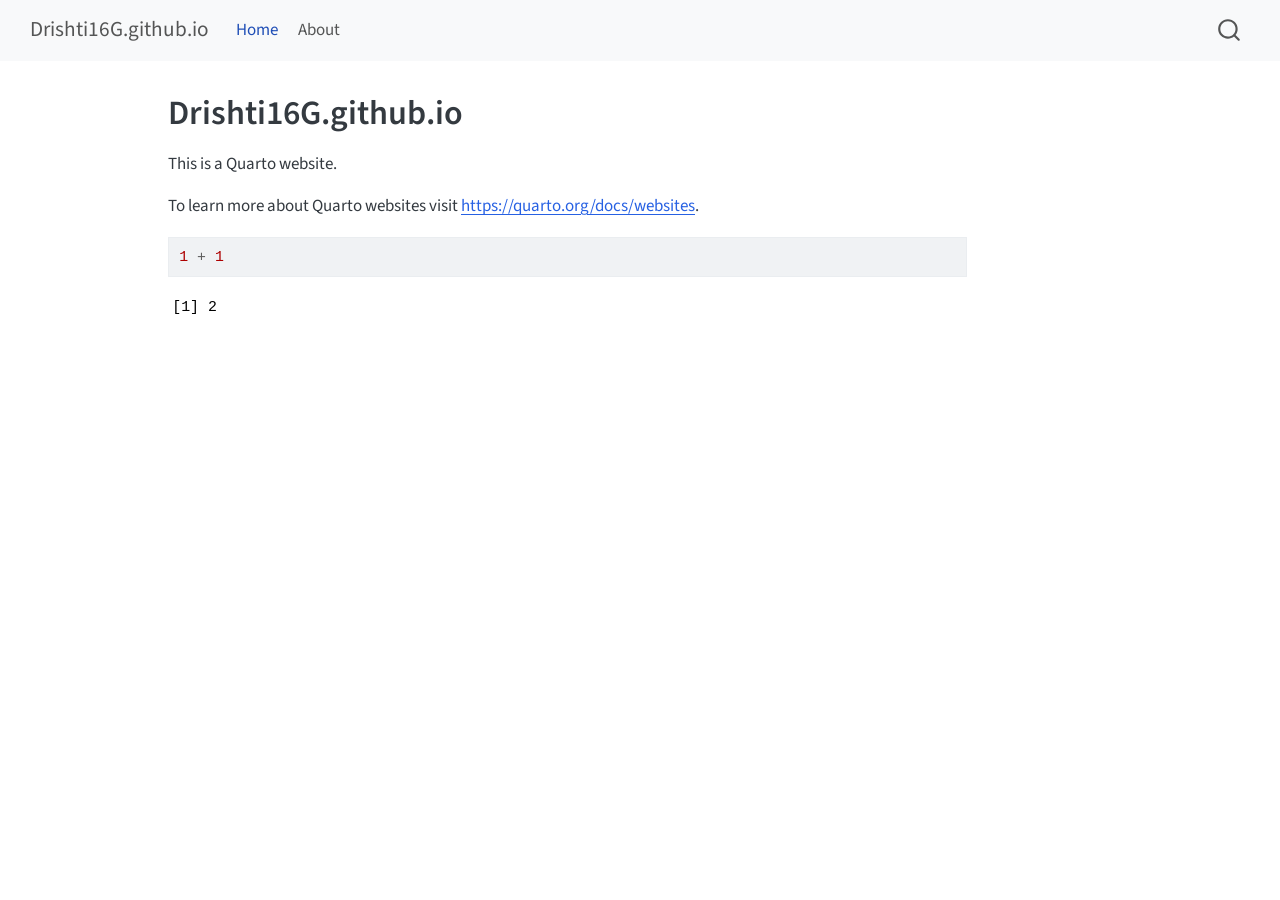
==== index.html @ 9dcb7c37 "Built site for gh-pages" ====
<!DOCTYPE html>
<html xmlns="http://www.w3.org/1999/xhtml" lang="en" xml:lang="en"><head>

<meta charset="utf-8">
<meta name="generator" content="quarto-1.9.37">

<meta name="viewport" content="width=device-width, initial-scale=1.0, user-scalable=yes">


<title>Drishti16G.github.io</title>
<style>
/* Default styles provided by pandoc.
** See https://pandoc.org/MANUAL.html#variables-for-html for config info.
*/
code{white-space: pre-wrap;}
span.smallcaps{font-variant: small-caps;}
div.columns{display: flex; gap: min(4vw, 1.5em);}
div.column{flex: auto; overflow-x: auto;}
div.hanging-indent{margin-left: 1.5em; text-indent: -1.5em;}
ul.task-list{list-style: none;}
ul.task-list li input[type="checkbox"] {
  width: 0.8em;
  margin: 0 0.8em 0.2em -1em; /* quarto-specific, see https://github.com/quarto-dev/quarto-cli/issues/4556 */ 
  vertical-align: middle;
}
/* CSS for syntax highlighting */
html { -webkit-text-size-adjust: 100%; }
pre > code.sourceCode { white-space: pre; position: relative; }
pre > code.sourceCode > span { display: inline-block; line-height: 1.25; }
pre > code.sourceCode > span:empty { height: 1.2em; }
.sourceCode { overflow: visible; }
code.sourceCode > span { color: inherit; text-decoration: inherit; }
div.sourceCode { margin: 1em 0; }
pre.sourceCode { margin: 0; }
@media screen {
div.sourceCode { overflow: auto; }
}
@media print {
pre > code.sourceCode { white-space: pre-wrap; }
pre > code.sourceCode > span { text-indent: -5em; padding-left: 5em; }
}
pre.numberSource code
  { counter-reset: source-line 0; }
pre.numberSource code > span
  { position: relative; left: -4em; counter-increment: source-line; }
pre.numberSource code > span > a:first-child::before
  { content: counter(source-line);
    position: relative; left: -1em; text-align: right; vertical-align: baseline;
    border: none; display: inline-block;
    -webkit-touch-callout: none; -webkit-user-select: none;
    -khtml-user-select: none; -moz-user-select: none;
    -ms-user-select: none; user-select: none;
    padding: 0 4px; width: 4em;
  }
pre.numberSource { margin-left: 3em;  padding-left: 4px; }
div.sourceCode
  {   }
@media screen {
pre > code.sourceCode > span > a:first-child::before { text-decoration: underline; }
}
</style>


<script src="site_libs/quarto-nav/quarto-nav.js"></script>
<script src="site_libs/quarto-nav/headroom.min.js"></script>
<script src="site_libs/clipboard/clipboard.min.js"></script>
<script src="site_libs/quarto-search/autocomplete.umd.js"></script>
<script src="site_libs/quarto-search/fuse.min.js"></script>
<script src="site_libs/quarto-search/quarto-search.js"></script>
<meta name="quarto:offset" content="./">
<script src="site_libs/quarto-html/quarto.js" type="module"></script>
<script src="site_libs/quarto-html/tabsets/tabsets.js" type="module"></script>
<script src="site_libs/quarto-html/popper.min.js"></script>
<script src="site_libs/quarto-html/tippy.umd.min.js"></script>
<script src="site_libs/quarto-html/anchor.min.js"></script>
<link href="site_libs/quarto-html/tippy.css" rel="stylesheet">
<link href="site_libs/quarto-html/quarto-syntax-highlighting-7f8f88aac4f3542376d5c11b86a4c14d.css" rel="stylesheet" id="quarto-text-highlighting-styles">
<script src="site_libs/bootstrap/bootstrap.min.js"></script>
<link href="site_libs/bootstrap/bootstrap-icons.css" rel="stylesheet">
<link href="site_libs/bootstrap/bootstrap-3e7735b7b22659e5fa437aca0bb49075.min.css" rel="stylesheet" append-hash="true" id="quarto-bootstrap" data-mode="light">
<script id="quarto-search-options" type="application/json">{
  "location": "navbar",
  "copy-button": false,
  "collapse-after": 3,
  "panel-placement": "end",
  "type": "overlay",
  "limit": 50,
  "keyboard-shortcut": [
    "f",
    "/",
    "s"
  ],
  "show-item-context": false,
  "language": {
    "search-no-results-text": "No results",
    "search-matching-documents-text": "matching documents",
    "search-copy-link-title": "Copy link to search",
    "search-hide-matches-text": "Hide additional matches",
    "search-more-match-text": "more match in this document",
    "search-more-matches-text": "more matches in this document",
    "search-clear-button-title": "Clear",
    "search-text-placeholder": "",
    "search-detached-cancel-button-title": "Cancel",
    "search-submit-button-title": "Submit",
    "search-label": "Search"
  }
}</script>


<link rel="stylesheet" href="styles.css">
</head>

<body class="nav-fixed quarto-light">

<div id="quarto-search-results"></div>
  <header id="quarto-header" class="headroom fixed-top">
    <nav class="navbar navbar-expand-lg " data-bs-theme="dark">
      <div class="navbar-container container-fluid">
      <div class="navbar-brand-container mx-auto">
    <a class="navbar-brand" href="./index.html">
    <span class="navbar-title">Drishti16G.github.io</span>
    </a>
  </div>
            <div id="quarto-search" class="" title="Search"></div>
          <button class="navbar-toggler" type="button" data-bs-toggle="collapse" data-bs-target="#navbarCollapse" aria-controls="navbarCollapse" role="menu" aria-expanded="false" aria-label="Toggle navigation" onclick="if (window.quartoToggleHeadroom) { window.quartoToggleHeadroom(); }">
  <span class="navbar-toggler-icon"></span>
</button>
          <div class="collapse navbar-collapse" id="navbarCollapse">
            <ul class="navbar-nav navbar-nav-scroll me-auto">
  <li class="nav-item">
    <a class="nav-link active" href="./index.html" aria-current="page"> 
<span class="menu-text">Home</span></a>
  </li>  
  <li class="nav-item">
    <a class="nav-link" href="./about.html"> 
<span class="menu-text">About</span></a>
  </li>  
</ul>
          </div> <!-- /navcollapse -->
            <div class="quarto-navbar-tools">
</div>
      </div> <!-- /container-fluid -->
    </nav>
</header>
<!-- content -->
<div id="quarto-content" class="quarto-container page-columns page-rows-contents page-layout-article page-navbar">
<!-- sidebar -->
<!-- margin-sidebar -->
    <div id="quarto-margin-sidebar" class="sidebar margin-sidebar zindex-bottom">
        
    </div>
<!-- main -->
<main class="content" id="quarto-document-content">

<header id="title-block-header" class="quarto-title-block default">
<div class="quarto-title">
<h1 class="title">Drishti16G.github.io</h1>
</div>



<div class="quarto-title-meta">

    
  
    
  </div>
  


</header>


<p>This is a Quarto website.</p>
<p>To learn more about Quarto websites visit <a href="https://quarto.org/docs/websites" class="uri">https://quarto.org/docs/websites</a>.</p>
<div class="cell">
<div class="code-copy-outer-scaffold"><div class="sourceCode cell-code" id="cb1"><pre class="sourceCode r code-with-copy"><code class="sourceCode r"><span id="cb1-1"><a href="#cb1-1" aria-hidden="true" tabindex="-1"></a><span class="dv">1</span> <span class="sc">+</span> <span class="dv">1</span></span></code></pre></div><button title="Copy to Clipboard" class="code-copy-button"><i class="bi"></i></button></div>
<div class="cell-output cell-output-stdout">
<pre><code>[1] 2</code></pre>
</div>
</div>



</main> <!-- /main -->
<script id="quarto-html-after-body" type="application/javascript">
  window.document.addEventListener("DOMContentLoaded", function (event) {
    const icon = "";
    const anchorJS = new window.AnchorJS();
    anchorJS.options = {
      placement: 'right',
      icon: icon
    };
    anchorJS.add('.anchored');
    const isCodeAnnotation = (el) => {
      for (const clz of el.classList) {
        if (clz.startsWith('code-annotation-')) {                     
          return true;
        }
      }
      return false;
    }
    const onCopySuccess = function(e) {
      // button target
      const button = e.trigger;
      // don't keep focus
      button.blur();
      // flash "checked"
      button.classList.add('code-copy-button-checked');
      var currentTitle = button.getAttribute("title");
      button.setAttribute("title", "Copied!");
      let tooltip;
      if (window.bootstrap) {
        button.setAttribute("data-bs-toggle", "tooltip");
        button.setAttribute("data-bs-placement", "left");
        button.setAttribute("data-bs-title", "Copied!");
        tooltip = new bootstrap.Tooltip(button, 
          { trigger: "manual", 
            customClass: "code-copy-button-tooltip",
            offset: [0, -8]});
        tooltip.show();    
      }
      setTimeout(function() {
        if (tooltip) {
          tooltip.hide();
          button.removeAttribute("data-bs-title");
          button.removeAttribute("data-bs-toggle");
          button.removeAttribute("data-bs-placement");
        }
        button.setAttribute("title", currentTitle);
        button.classList.remove('code-copy-button-checked');
      }, 1000);
      // clear code selection
      e.clearSelection();
    }
    const getTextToCopy = function(trigger) {
      const outerScaffold = trigger.parentElement.cloneNode(true);
      const codeEl = outerScaffold.querySelector('code');
      for (const childEl of codeEl.children) {
        if (isCodeAnnotation(childEl)) {
          childEl.remove();
        }
      }
      return codeEl.innerText;
    }
    const clipboard = new window.ClipboardJS('.code-copy-button:not([data-in-quarto-modal])', {
      text: getTextToCopy
    });
    clipboard.on('success', onCopySuccess);
    if (window.document.getElementById('quarto-embedded-source-code-modal')) {
      const clipboardModal = new window.ClipboardJS('.code-copy-button[data-in-quarto-modal]', {
        text: getTextToCopy,
        container: window.document.getElementById('quarto-embedded-source-code-modal')
      });
      clipboardModal.on('success', onCopySuccess);
    }
      var localhostRegex = new RegExp(/^(?:http|https):\/\/localhost\:?[0-9]*\//);
      var mailtoRegex = new RegExp(/^mailto:/);
        var filterRegex = new RegExp("https:\/\/Drishti16G\.github\.io\/");
      var isInternal = (href) => {
          return filterRegex.test(href) || localhostRegex.test(href) || mailtoRegex.test(href);
      }
      // Inspect non-navigation links and adorn them if external
     var links = window.document.querySelectorAll('a[href]:not(.nav-link):not(.navbar-brand):not(.toc-action):not(.sidebar-link):not(.sidebar-item-toggle):not(.pagination-link):not(.no-external):not([aria-hidden]):not(.dropdown-item):not(.quarto-navigation-tool):not(.about-link)');
      for (var i=0; i<links.length; i++) {
        const link = links[i];
        if (!isInternal(link.href)) {
          // undo the damage that might have been done by quarto-nav.js in the case of
          // links that we want to consider external
          if (link.dataset.originalHref !== undefined) {
            link.href = link.dataset.originalHref;
          }
        }
      }
    function tippyHover(el, contentFn, onTriggerFn, onUntriggerFn) {
      const config = {
        allowHTML: true,
        maxWidth: 500,
        delay: 100,
        arrow: false,
        appendTo: function(el) {
            return el.parentElement;
        },
        interactive: true,
        interactiveBorder: 10,
        theme: 'quarto',
        placement: 'bottom-start',
      };
      if (contentFn) {
        config.content = contentFn;
      }
      if (onTriggerFn) {
        config.onTrigger = onTriggerFn;
      }
      if (onUntriggerFn) {
        config.onUntrigger = onUntriggerFn;
      }
      window.tippy(el, config); 
    }
    const noterefs = window.document.querySelectorAll('a[role="doc-noteref"]');
    for (var i=0; i<noterefs.length; i++) {
      const ref = noterefs[i];
      tippyHover(ref, function() {
        // use id or data attribute instead here
        let href = ref.getAttribute('data-footnote-href') || ref.getAttribute('href');
        try { href = new URL(href).hash; } catch {}
        const id = href.replace(/^#\/?/, "");
        const note = window.document.getElementById(id);
        if (note) {
          return note.innerHTML;
        } else {
          return "";
        }
      });
    }
    const xrefs = window.document.querySelectorAll('a.quarto-xref');
    const processXRef = (id, note) => {
      // Strip column container classes
      const stripColumnClz = (el) => {
        el.classList.remove("page-full", "page-columns");
        if (el.children) {
          for (const child of el.children) {
            stripColumnClz(child);
          }
        }
      }
      stripColumnClz(note)
      if (id === null || id.startsWith('sec-')) {
        // Special case sections, only their first couple elements
        const container = document.createElement("div");
        if (note.children && note.children.length > 2) {
          container.appendChild(note.children[0].cloneNode(true));
          for (let i = 1; i < note.children.length; i++) {
            const child = note.children[i];
            if (child.tagName === "P" && child.innerText === "") {
              continue;
            } else {
              container.appendChild(child.cloneNode(true));
              break;
            }
          }
          if (window.Quarto?.typesetMath) {
            window.Quarto.typesetMath(container);
          }
          return container.innerHTML
        } else {
          if (window.Quarto?.typesetMath) {
            window.Quarto.typesetMath(note);
          }
          return note.innerHTML;
        }
      } else {
        // Remove any anchor links if they are present
        const anchorLink = note.querySelector('a.anchorjs-link');
        if (anchorLink) {
          anchorLink.remove();
        }
        if (window.Quarto?.typesetMath) {
          window.Quarto.typesetMath(note);
        }
        if (note.classList.contains("callout")) {
          return note.outerHTML;
        } else {
          return note.innerHTML;
        }
      }
    }
    for (var i=0; i<xrefs.length; i++) {
      const xref = xrefs[i];
      tippyHover(xref, undefined, function(instance) {
        instance.disable();
        let url = xref.getAttribute('href');
        let hash = undefined; 
        if (url.startsWith('#')) {
          hash = url;
        } else {
          try { hash = new URL(url).hash; } catch {}
        }
        if (hash) {
          const id = hash.replace(/^#\/?/, "");
          const note = window.document.getElementById(id);
          if (note !== null) {
            try {
              const html = processXRef(id, note.cloneNode(true));
              instance.setContent(html);
            } finally {
              instance.enable();
              instance.show();
            }
          } else {
            // See if we can fetch this
            fetch(url.split('#')[0])
            .then(res => res.text())
            .then(html => {
              const parser = new DOMParser();
              const htmlDoc = parser.parseFromString(html, "text/html");
              const note = htmlDoc.getElementById(id);
              if (note !== null) {
                const html = processXRef(id, note);
                instance.setContent(html);
              } 
            }).finally(() => {
              instance.enable();
              instance.show();
            });
          }
        } else {
          // See if we can fetch a full url (with no hash to target)
          // This is a special case and we should probably do some content thinning / targeting
          fetch(url)
          .then(res => res.text())
          .then(html => {
            const parser = new DOMParser();
            const htmlDoc = parser.parseFromString(html, "text/html");
            const note = htmlDoc.querySelector('main.content');
            if (note !== null) {
              // This should only happen for chapter cross references
              // (since there is no id in the URL)
              // remove the first header
              if (note.children.length > 0 && note.children[0].tagName === "HEADER") {
                note.children[0].remove();
              }
              const html = processXRef(null, note);
              instance.setContent(html);
            } 
          }).finally(() => {
            instance.enable();
            instance.show();
          });
        }
      }, function(instance) {
      });
    }
        let selectedAnnoteEl;
        const selectorForAnnotation = ( cell, annotation) => {
          let cellAttr = 'data-code-cell="' + cell + '"';
          let lineAttr = 'data-code-annotation="' +  annotation + '"';
          const selector = 'span[' + cellAttr + '][' + lineAttr + ']';
          return selector;
        }
        const selectCodeLines = (annoteEl) => {
          const doc = window.document;
          const targetCell = annoteEl.getAttribute("data-target-cell");
          const targetAnnotation = annoteEl.getAttribute("data-target-annotation");
          const annoteSpan = window.document.querySelector(selectorForAnnotation(targetCell, targetAnnotation));
          const lines = annoteSpan.getAttribute("data-code-lines").split(",");
          const lineIds = lines.map((line) => {
            return targetCell + "-" + line;
          })
          let top = null;
          let height = null;
          let parent = null;
          if (lineIds.length > 0) {
              //compute the position of the single el (top and bottom and make a div)
              const el = window.document.getElementById(lineIds[0]);
              top = el.offsetTop;
              height = el.offsetHeight;
              parent = el.parentElement.parentElement;
            if (lineIds.length > 1) {
              const lastEl = window.document.getElementById(lineIds[lineIds.length - 1]);
              const bottom = lastEl.offsetTop + lastEl.offsetHeight;
              height = bottom - top;
            }
            if (top !== null && height !== null && parent !== null) {
              // cook up a div (if necessary) and position it 
              let div = window.document.getElementById("code-annotation-line-highlight");
              if (div === null) {
                div = window.document.createElement("div");
                div.setAttribute("id", "code-annotation-line-highlight");
                div.style.position = 'absolute';
                parent.appendChild(div);
              }
              div.style.top = top - 2 + "px";
              div.style.height = height + 4 + "px";
              div.style.left = 0;
              let gutterDiv = window.document.getElementById("code-annotation-line-highlight-gutter");
              if (gutterDiv === null) {
                gutterDiv = window.document.createElement("div");
                gutterDiv.setAttribute("id", "code-annotation-line-highlight-gutter");
                gutterDiv.style.position = 'absolute';
                const codeCell = window.document.getElementById(targetCell);
                const gutter = codeCell.querySelector('.code-annotation-gutter');
                gutter.appendChild(gutterDiv);
              }
              gutterDiv.style.top = top - 2 + "px";
              gutterDiv.style.height = height + 4 + "px";
            }
            selectedAnnoteEl = annoteEl;
          }
        };
        const unselectCodeLines = () => {
          const elementsIds = ["code-annotation-line-highlight", "code-annotation-line-highlight-gutter"];
          elementsIds.forEach((elId) => {
            const div = window.document.getElementById(elId);
            if (div) {
              div.remove();
            }
          });
          selectedAnnoteEl = undefined;
        };
          // Handle positioning of the toggle
      window.addEventListener(
        "resize",
        throttle(() => {
          elRect = undefined;
          if (selectedAnnoteEl) {
            selectCodeLines(selectedAnnoteEl);
          }
        }, 10)
      );
      function throttle(fn, ms) {
      let throttle = false;
      let timer;
        return (...args) => {
          if(!throttle) { // first call gets through
              fn.apply(this, args);
              throttle = true;
          } else { // all the others get throttled
              if(timer) clearTimeout(timer); // cancel #2
              timer = setTimeout(() => {
                fn.apply(this, args);
                timer = throttle = false;
              }, ms);
          }
        };
      }
        // Attach click handler to the DT
        const annoteDls = window.document.querySelectorAll('dt[data-target-cell]');
        for (const annoteDlNode of annoteDls) {
          annoteDlNode.addEventListener('click', (event) => {
            const clickedEl = event.target;
            if (clickedEl !== selectedAnnoteEl) {
              unselectCodeLines();
              const activeEl = window.document.querySelector('dt[data-target-cell].code-annotation-active');
              if (activeEl) {
                activeEl.classList.remove('code-annotation-active');
              }
              selectCodeLines(clickedEl);
              clickedEl.classList.add('code-annotation-active');
            } else {
              // Unselect the line
              unselectCodeLines();
              clickedEl.classList.remove('code-annotation-active');
            }
          });
        }
    const findCites = (el) => {
      const parentEl = el.parentElement;
      if (parentEl) {
        const cites = parentEl.dataset.cites;
        if (cites) {
          return {
            el,
            cites: cites.split(' ')
          };
        } else {
          return findCites(el.parentElement)
        }
      } else {
        return undefined;
      }
    };
    var bibliorefs = window.document.querySelectorAll('a[role="doc-biblioref"]');
    for (var i=0; i<bibliorefs.length; i++) {
      const ref = bibliorefs[i];
      const citeInfo = findCites(ref);
      if (citeInfo) {
        tippyHover(citeInfo.el, function() {
          var popup = window.document.createElement('div');
          citeInfo.cites.forEach(function(cite) {
            var citeDiv = window.document.createElement('div');
            citeDiv.classList.add('hanging-indent');
            citeDiv.classList.add('csl-entry');
            var biblioDiv = window.document.getElementById('ref-' + cite);
            if (biblioDiv) {
              citeDiv.innerHTML = biblioDiv.innerHTML;
            }
            popup.appendChild(citeDiv);
          });
          return popup.innerHTML;
        });
      }
    }
  });
  </script>
</div> <!-- /content -->




</body></html>
---- site_libs/quarto-html/tippy.css ----
.tippy-box[data-animation=fade][data-state=hidden]{opacity:0}[data-tippy-root]{max-width:calc(100vw - 10px)}.tippy-box{position:relative;background-color:#333;color:#fff;border-radius:4px;font-size:14px;line-height:1.4;white-space:normal;outline:0;transition-property:transform,visibility,opacity}.tippy-box[data-placement^=top]>.tippy-arrow{bottom:0}.tippy-box[data-placement^=top]>.tippy-arrow:before{bottom:-7px;left:0;border-width:8px 8px 0;border-top-color:initial;transform-origin:center top}.tippy-box[data-placement^=bottom]>.tippy-arrow{top:0}.tippy-box[data-placement^=bottom]>.tippy-arrow:before{top:-7px;left:0;border-width:0 8px 8px;border-bottom-color:initial;transform-origin:center bottom}.tippy-box[data-placement^=left]>.tippy-arrow{right:0}.tippy-box[data-placement^=left]>.tippy-arrow:before{border-width:8px 0 8px 8px;border-left-color:initial;right:-7px;transform-origin:center left}.tippy-box[data-placement^=right]>.tippy-arrow{left:0}.tippy-box[data-placement^=right]>.tippy-arrow:before{left:-7px;border-width:8px 8px 8px 0;border-right-color:initial;transform-origin:center right}.tippy-box[data-inertia][data-state=visible]{transition-timing-function:cubic-bezier(.54,1.5,.38,1.11)}.tippy-arrow{width:16px;height:16px;color:#333}.tippy-arrow:before{content:"";position:absolute;border-color:transparent;border-style:solid}.tippy-content{position:relative;padding:5px 9px;z-index:1}
---- site_libs/quarto-html/quarto-syntax-highlighting-7f8f88aac4f3542376d5c11b86a4c14d.css ----
/* quarto syntax highlight colors */
:root {
  --quarto-hl-ot-color: #003B4F;
  --quarto-hl-at-color: #657422;
  --quarto-hl-ss-color: #20794D;
  --quarto-hl-an-color: #5E5E5E;
  --quarto-hl-fu-color: #4758AB;
  --quarto-hl-st-color: #20794D;
  --quarto-hl-cf-color: #003B4F;
  --quarto-hl-op-color: #5E5E5E;
  --quarto-hl-er-color: #AD0000;
  --quarto-hl-bn-color: #AD0000;
  --quarto-hl-al-color: #AD0000;
  --quarto-hl-va-color: #111111;
  --quarto-hl-bu-color: inherit;
  --quarto-hl-ex-color: inherit;
  --quarto-hl-pp-color: #AD0000;
  --quarto-hl-in-color: #5E5E5E;
  --quarto-hl-vs-color: #20794D;
  --quarto-hl-wa-color: #5E5E5E;
  --quarto-hl-do-color: #5E5E5E;
  --quarto-hl-im-color: #00769E;
  --quarto-hl-ch-color: #20794D;
  --quarto-hl-dt-color: #AD0000;
  --quarto-hl-fl-color: #AD0000;
  --quarto-hl-co-color: #5E5E5E;
  --quarto-hl-cv-color: #5E5E5E;
  --quarto-hl-cn-color: #8f5902;
  --quarto-hl-sc-color: #5E5E5E;
  --quarto-hl-dv-color: #AD0000;
  --quarto-hl-kw-color: #003B4F;
}

/* other quarto variables */
:root {
  --quarto-font-monospace: SFMono-Regular, Menlo, Monaco, Consolas, "Liberation Mono", "Courier New", monospace;
}

/* syntax highlight based on Pandoc's rules */
pre > code.sourceCode > span {
  color: #003B4F;
}

code.sourceCode > span {
  color: #003B4F;
}

div.sourceCode,
div.sourceCode pre.sourceCode {
  color: #003B4F;
}

/* Normal */
code span {
  color: #003B4F;
}

/* Alert */
code span.al {
  color: #AD0000;
  font-style: inherit;
}

/* Annotation */
code span.an {
  color: #5E5E5E;
  font-style: inherit;
}

/* Attribute */
code span.at {
  color: #657422;
  font-style: inherit;
}

/* BaseN */
code span.bn {
  color: #AD0000;
  font-style: inherit;
}

/* BuiltIn */
code span.bu {
  font-style: inherit;
}

/* ControlFlow */
code span.cf {
  color: #003B4F;
  font-weight: bold;
  font-style: inherit;
}

/* Char */
code span.ch {
  color: #20794D;
  font-style: inherit;
}

/* Constant */
code span.cn {
  color: #8f5902;
  font-style: inherit;
}

/* Comment */
code span.co {
  color: #5E5E5E;
  font-style: inherit;
}

/* CommentVar */
code span.cv {
  color: #5E5E5E;
  font-style: italic;
}

/* Documentation */
code span.do {
  color: #5E5E5E;
  font-style: italic;
}

/* DataType */
code span.dt {
  color: #AD0000;
  font-style: inherit;
}

/* DecVal */
code span.dv {
  color: #AD0000;
  font-style: inherit;
}

/* Error */
code span.er {
  color: #AD0000;
  font-style: inherit;
}

/* Extension */
code span.ex {
  font-style: inherit;
}

/* Float */
code span.fl {
  color: #AD0000;
  font-style: inherit;
}

/* Function */
code span.fu {
  color: #4758AB;
  font-style: inherit;
}

/* Import */
code span.im {
  color: #00769E;
  font-style: inherit;
}

/* Information */
code span.in {
  color: #5E5E5E;
  font-style: inherit;
}

/* Keyword */
code span.kw {
  color: #003B4F;
  font-weight: bold;
  font-style: inherit;
}

/* Operator */
code span.op {
  color: #5E5E5E;
  font-style: inherit;
}

/* Other */
code span.ot {
  color: #003B4F;
  font-style: inherit;
}

/* Preprocessor */
code span.pp {
  color: #AD0000;
  font-style: inherit;
}

/* SpecialChar */
code span.sc {
  color: #5E5E5E;
  font-style: inherit;
}

/* SpecialString */
code span.ss {
  color: #20794D;
  font-style: inherit;
}

/* String */
code span.st {
  color: #20794D;
  font-style: inherit;
}

/* Variable */
code span.va {
  color: #111111;
  font-style: inherit;
}

/* VerbatimString */
code span.vs {
  color: #20794D;
  font-style: inherit;
}

/* Warning */
code span.wa {
  color: #5E5E5E;
  font-style: italic;
}

.prevent-inlining {
  content: "</";
}

/*# sourceMappingURL=789ad8cd35626ba772517505b42a116e.css.map */
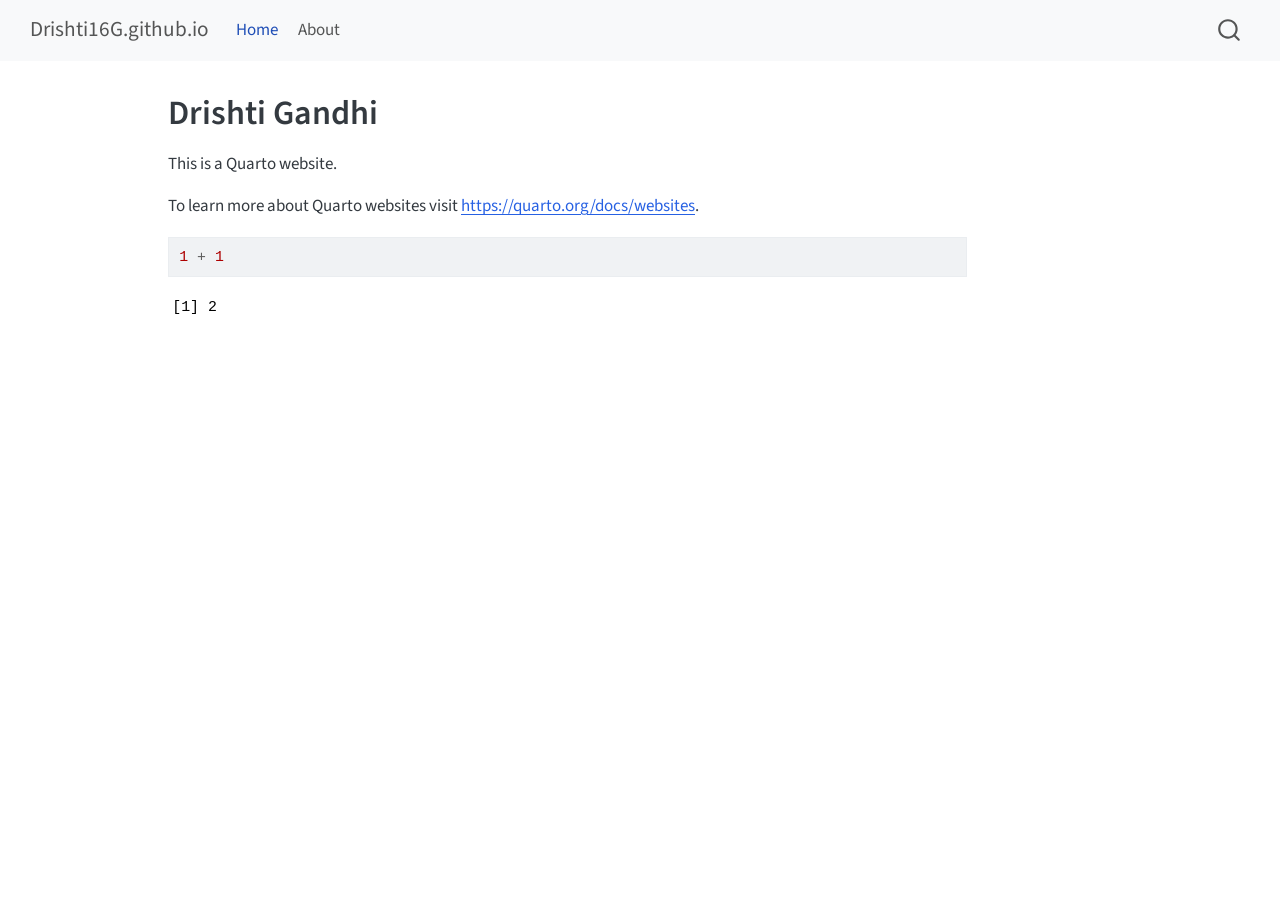
==== commit fad78059: "Built site for gh-pages" ====
--- a/index.html
+++ b/index.html
@@ -7,7 +7,7 @@
 <meta name="viewport" content="width=device-width, initial-scale=1.0, user-scalable=yes">
 
 
-<title>Drishti16G.github.io</title>
+<title>Drishti Gandhi – Drishti16G.github.io</title>
 <style>
 /* Default styles provided by pandoc.
 ** See https://pandoc.org/MANUAL.html#variables-for-html for config info.
@@ -154,7 +154,7 @@
 
 <header id="title-block-header" class="quarto-title-block default">
 <div class="quarto-title">
-<h1 class="title">Drishti16G.github.io</h1>
+<h1 class="title">Drishti Gandhi</h1>
 </div>
 
 
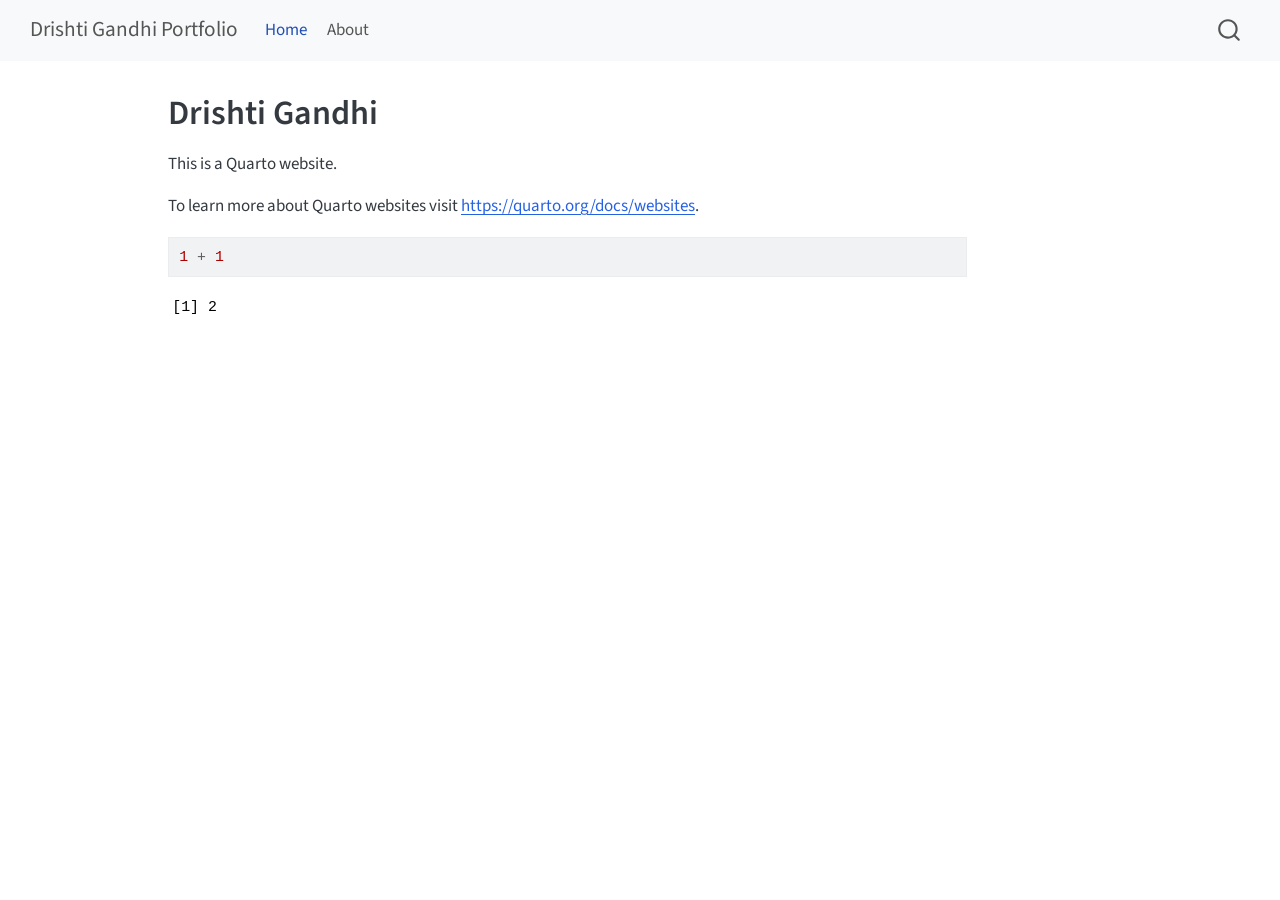
==== commit 68c55cc1: "Built site for gh-pages" ====
--- a/index.html
+++ b/index.html
@@ -7,7 +7,7 @@
 <meta name="viewport" content="width=device-width, initial-scale=1.0, user-scalable=yes">
 
 
-<title>Drishti Gandhi – Drishti16G.github.io</title>
+<title>Drishti Gandhi – Drishti Gandhi Portfolio</title>
 <style>
 /* Default styles provided by pandoc.
 ** See https://pandoc.org/MANUAL.html#variables-for-html for config info.
@@ -118,7 +118,7 @@
       <div class="navbar-container container-fluid">
       <div class="navbar-brand-container mx-auto">
     <a class="navbar-brand" href="./index.html">
-    <span class="navbar-title">Drishti16G.github.io</span>
+    <span class="navbar-title">Drishti Gandhi Portfolio</span>
     </a>
   </div>
             <div id="quarto-search" class="" title="Search"></div>
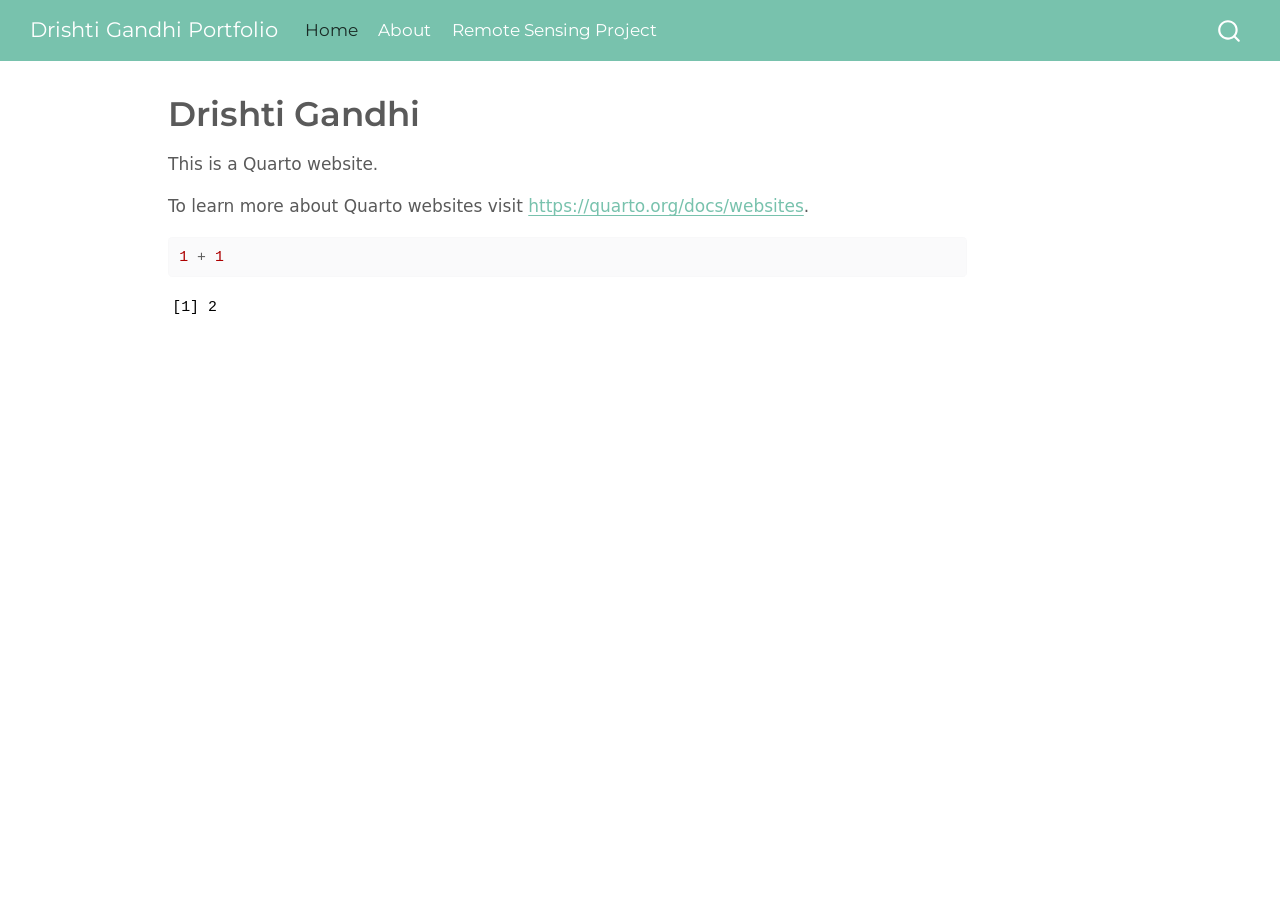
==== commit e77e6cb3: "Built site for gh-pages" ====
--- a/index.html
+++ b/index.html
@@ -77,7 +77,7 @@
 <link href="site_libs/quarto-html/quarto-syntax-highlighting-7f8f88aac4f3542376d5c11b86a4c14d.css" rel="stylesheet" id="quarto-text-highlighting-styles">
 <script src="site_libs/bootstrap/bootstrap.min.js"></script>
 <link href="site_libs/bootstrap/bootstrap-icons.css" rel="stylesheet">
-<link href="site_libs/bootstrap/bootstrap-3e7735b7b22659e5fa437aca0bb49075.min.css" rel="stylesheet" append-hash="true" id="quarto-bootstrap" data-mode="light">
+<link href="site_libs/bootstrap/bootstrap-f4943edfcd3b274f649cef36d19b3b26.min.css" rel="stylesheet" append-hash="true" id="quarto-bootstrap" data-mode="light">
 <script id="quarto-search-options" type="application/json">{
   "location": "navbar",
   "copy-button": false,
@@ -135,6 +135,10 @@
     <a class="nav-link" href="./about.html"> 
 <span class="menu-text">About</span></a>
   </li>  
+  <li class="nav-item">
+    <a class="nav-link" href="./Remote-sensing-project.html"> 
+<span class="menu-text">Remote Sensing Project</span></a>
+  </li>  
 </ul>
           </div> <!-- /navcollapse -->
             <div class="quarto-navbar-tools">
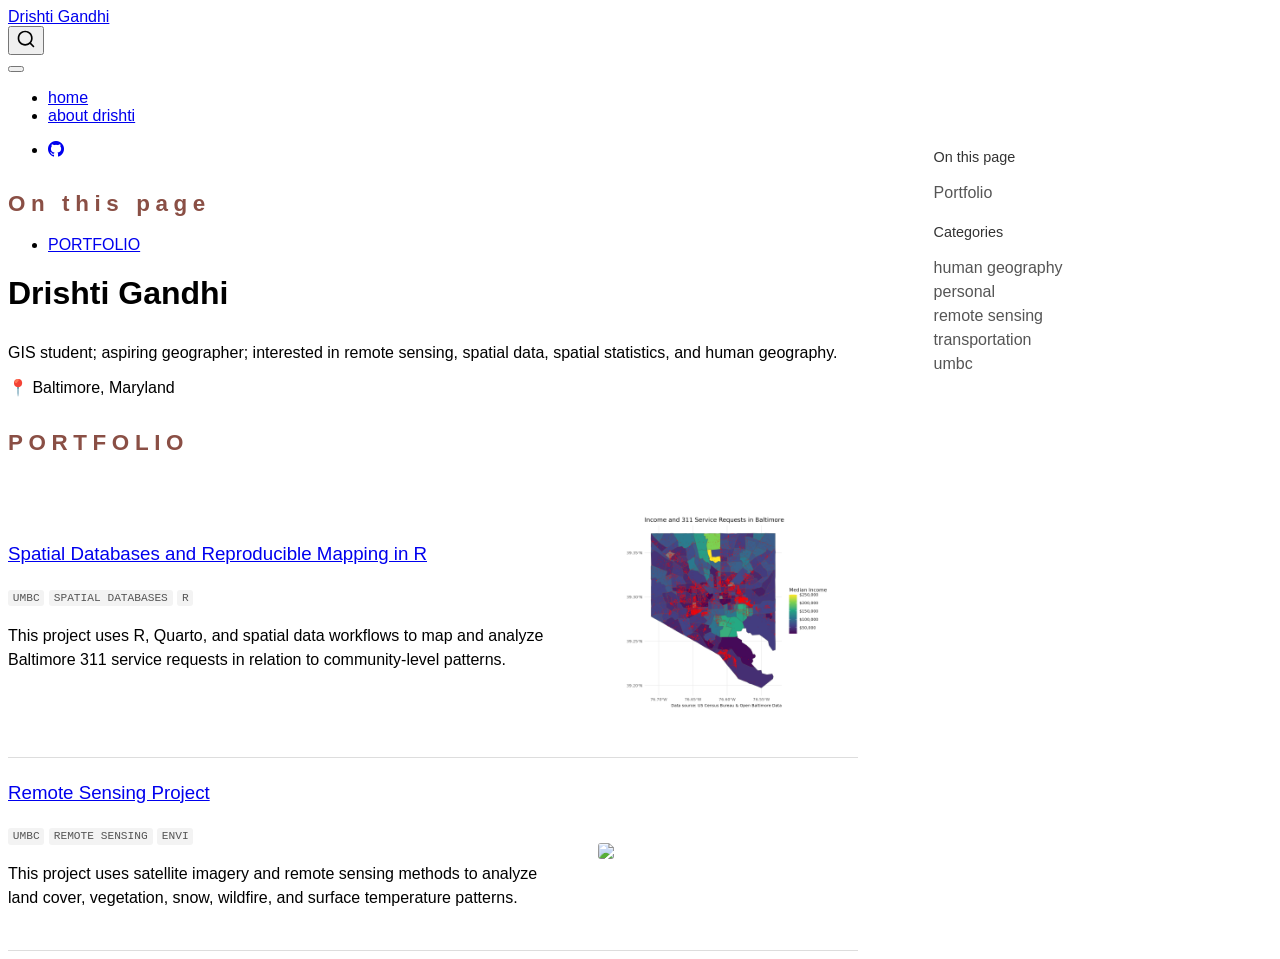
==== commit 258144bb: "Built site for gh-pages" ====
--- a/index.html
+++ b/index.html
@@ -2,12 +2,12 @@
 <html xmlns="http://www.w3.org/1999/xhtml" lang="en" xml:lang="en"><head>
 
 <meta charset="utf-8">
-<meta name="generator" content="quarto-1.9.37">
+<meta name="generator" content="quarto-1.9.38">
 
 <meta name="viewport" content="width=device-width, initial-scale=1.0, user-scalable=yes">
 
 
-<title>Drishti Gandhi – Drishti Gandhi Portfolio</title>
+<title>Drishti Gandhi</title>
 <style>
 /* Default styles provided by pandoc.
 ** See https://pandoc.org/MANUAL.html#variables-for-html for config info.
@@ -23,41 +23,6 @@
   margin: 0 0.8em 0.2em -1em; /* quarto-specific, see https://github.com/quarto-dev/quarto-cli/issues/4556 */ 
   vertical-align: middle;
 }
-/* CSS for syntax highlighting */
-html { -webkit-text-size-adjust: 100%; }
-pre > code.sourceCode { white-space: pre; position: relative; }
-pre > code.sourceCode > span { display: inline-block; line-height: 1.25; }
-pre > code.sourceCode > span:empty { height: 1.2em; }
-.sourceCode { overflow: visible; }
-code.sourceCode > span { color: inherit; text-decoration: inherit; }
-div.sourceCode { margin: 1em 0; }
-pre.sourceCode { margin: 0; }
-@media screen {
-div.sourceCode { overflow: auto; }
-}
-@media print {
-pre > code.sourceCode { white-space: pre-wrap; }
-pre > code.sourceCode > span { text-indent: -5em; padding-left: 5em; }
-}
-pre.numberSource code
-  { counter-reset: source-line 0; }
-pre.numberSource code > span
-  { position: relative; left: -4em; counter-increment: source-line; }
-pre.numberSource code > span > a:first-child::before
-  { content: counter(source-line);
-    position: relative; left: -1em; text-align: right; vertical-align: baseline;
-    border: none; display: inline-block;
-    -webkit-touch-callout: none; -webkit-user-select: none;
-    -khtml-user-select: none; -moz-user-select: none;
-    -ms-user-select: none; user-select: none;
-    padding: 0 4px; width: 4em;
-  }
-pre.numberSource { margin-left: 3em;  padding-left: 4px; }
-div.sourceCode
-  {   }
-@media screen {
-pre > code.sourceCode > span > a:first-child::before { text-decoration: underline; }
-}
 </style>
 
 
@@ -74,10 +39,10 @@
 <script src="site_libs/quarto-html/tippy.umd.min.js"></script>
 <script src="site_libs/quarto-html/anchor.min.js"></script>
 <link href="site_libs/quarto-html/tippy.css" rel="stylesheet">
-<link href="site_libs/quarto-html/quarto-syntax-highlighting-7f8f88aac4f3542376d5c11b86a4c14d.css" rel="stylesheet" id="quarto-text-highlighting-styles">
+<link href="site_libs/quarto-html/quarto-syntax-highlighting-15634bcf2e68342d4ad2dfa704d543f6.css" rel="stylesheet" id="quarto-text-highlighting-styles">
 <script src="site_libs/bootstrap/bootstrap.min.js"></script>
 <link href="site_libs/bootstrap/bootstrap-icons.css" rel="stylesheet">
-<link href="site_libs/bootstrap/bootstrap-f4943edfcd3b274f649cef36d19b3b26.min.css" rel="stylesheet" append-hash="true" id="quarto-bootstrap" data-mode="light">
+<link href="site_libs/bootstrap/bootstrap-bba5ebae505b5c03f3f0d8040a416a6b.min.css" rel="stylesheet" append-hash="true" id="quarto-bootstrap" data-mode="light">
 <script id="quarto-search-options" type="application/json">{
   "location": "navbar",
   "copy-button": false,
@@ -118,7 +83,7 @@
       <div class="navbar-container container-fluid">
       <div class="navbar-brand-container mx-auto">
     <a class="navbar-brand" href="./index.html">
-    <span class="navbar-title">Drishti Gandhi Portfolio</span>
+    <span class="navbar-title">Drishti Gandhi</span>
     </a>
   </div>
             <div id="quarto-search" class="" title="Search"></div>
@@ -129,15 +94,18 @@
             <ul class="navbar-nav navbar-nav-scroll me-auto">
   <li class="nav-item">
     <a class="nav-link active" href="./index.html" aria-current="page"> 
-<span class="menu-text">Home</span></a>
+<span class="menu-text">home</span></a>
   </li>  
   <li class="nav-item">
     <a class="nav-link" href="./about.html"> 
-<span class="menu-text">About</span></a>
+<span class="menu-text">about drishti</span></a>
   </li>  
-  <li class="nav-item">
-    <a class="nav-link" href="./Remote-sensing-project.html"> 
-<span class="menu-text">Remote Sensing Project</span></a>
+</ul>
+            <ul class="navbar-nav navbar-nav-scroll ms-auto">
+  <li class="nav-item compact">
+    <a class="nav-link" href="https://github.com/Drishti16G/Drishti16G.github.io"> <i class="bi bi-github" role="img">
+</i> 
+<span class="menu-text"></span></a>
   </li>  
 </ul>
           </div> <!-- /navcollapse -->
@@ -150,8 +118,14 @@
 <div id="quarto-content" class="quarto-container page-columns page-rows-contents page-layout-article page-navbar">
 <!-- sidebar -->
 <!-- margin-sidebar -->
-    <div id="quarto-margin-sidebar" class="sidebar margin-sidebar zindex-bottom">
-        
+    <div id="quarto-margin-sidebar" class="sidebar margin-sidebar">
+        <nav id="TOC" role="doc-toc" class="toc-active">
+    <h2 id="toc-title">On this page</h2>
+   
+  <ul>
+  <li><a href="#portfolio" id="toc-portfolio" class="nav-link active" data-scroll-target="#portfolio">PORTFOLIO</a></li>
+  </ul>
+</nav>
     </div>
 <!-- main -->
 <main class="content" id="quarto-document-content">
@@ -175,16 +149,49 @@
 </header>
 
 
-<p>This is a Quarto website.</p>
-<p>To learn more about Quarto websites visit <a href="https://quarto.org/docs/websites" class="uri">https://quarto.org/docs/websites</a>.</p>
-<div class="cell">
-<div class="code-copy-outer-scaffold"><div class="sourceCode cell-code" id="cb1"><pre class="sourceCode r code-with-copy"><code class="sourceCode r"><span id="cb1-1"><a href="#cb1-1" aria-hidden="true" tabindex="-1"></a><span class="dv">1</span> <span class="sc">+</span> <span class="dv">1</span></span></code></pre></div><button title="Copy to Clipboard" class="code-copy-button"><i class="bi"></i></button></div>
-<div class="cell-output cell-output-stdout">
-<pre><code>[1] 2</code></pre>
-</div>
-</div>
-
-
+<div class="intro">
+<p>GIS student; aspiring geographer; interested in remote sensing, spatial data, spatial statistics, and human geography.</p>
+<p>📍 Baltimore, Maryland</p>
+</div>
+<section id="portfolio" class="level2">
+<h2 class="anchored" data-anchor-id="portfolio">PORTFOLIO</h2>
+<div class="project">
+<section id="spatial-databases-and-reproducible-mapping-in-r" class="level3 project-text">
+<h3 class="anchored" data-anchor-id="spatial-databases-and-reproducible-mapping-in-r"><a href="./ges_668/index.html">Spatial Databases and Reproducible Mapping in R</a></h3>
+<p><code>UMBC</code> <code>SPATIAL DATABASES</code> <code>R</code></p>
+<p>This project uses R, Quarto, and spatial data workflows to map and analyze Baltimore 311 service requests in relation to community-level patterns.</p>
+</section>
+<div class="project-image">
+<p><img src="ges_668/Images/service_req_income.png" class="img-fluid"></p>
+</div>
+</div>
+<div class="project">
+<section id="remote-sensing-project" class="level3 project-text">
+<h3 class="anchored" data-anchor-id="remote-sensing-project"><a href="./Remote-sensing-project.html">Remote Sensing Project</a></h3>
+<p><code>UMBC</code> <code>REMOTE SENSING</code> <code>ENVI</code></p>
+<p>This project uses satellite imagery and remote sensing methods to analyze land cover, vegetation, snow, wildfire, and surface temperature patterns.</p>
+</section>
+<div class="project-image">
+<p><img src="images/remote-sensing.png" class="img-fluid"></p>
+</div>
+<div class="sidebar-box">
+<section id="on-this-page" class="level3">
+<h3 class="anchored" data-anchor-id="on-this-page">On this page</h3>
+<p>Portfolio</p>
+</section>
+<section id="categories" class="level3">
+<h3 class="anchored" data-anchor-id="categories">Categories</h3>
+<p>human geography<br>
+personal<br>
+remote sensing<br>
+transportation<br>
+umbc</p>
+</section>
+</div>
+
+
+</div>
+</section>
 
 </main> <!-- /main -->
 <script id="quarto-html-after-body" type="application/javascript">
--- a/site_libs/quarto-html/quarto-syntax-highlighting-15634bcf2e68342d4ad2dfa704d543f6.css
+++ b/site_libs/quarto-html/quarto-syntax-highlighting-15634bcf2e68342d4ad2dfa704d543f6.css
@@ -0,0 +1,236 @@
+/* quarto syntax highlight colors */
+:root {
+  --quarto-hl-ot-color: #003B4F;
+  --quarto-hl-at-color: #657422;
+  --quarto-hl-ss-color: #20794D;
+  --quarto-hl-an-color: #5E5E5E;
+  --quarto-hl-fu-color: #4758AB;
+  --quarto-hl-st-color: #20794D;
+  --quarto-hl-cf-color: #003B4F;
+  --quarto-hl-op-color: #5E5E5E;
+  --quarto-hl-er-color: #AD0000;
+  --quarto-hl-bn-color: #AD0000;
+  --quarto-hl-al-color: #AD0000;
+  --quarto-hl-va-color: #111111;
+  --quarto-hl-bu-color: inherit;
+  --quarto-hl-ex-color: inherit;
+  --quarto-hl-pp-color: #AD0000;
+  --quarto-hl-in-color: #5E5E5E;
+  --quarto-hl-vs-color: #20794D;
+  --quarto-hl-wa-color: #5E5E5E;
+  --quarto-hl-do-color: #5E5E5E;
+  --quarto-hl-im-color: #00769E;
+  --quarto-hl-ch-color: #20794D;
+  --quarto-hl-dt-color: #AD0000;
+  --quarto-hl-fl-color: #AD0000;
+  --quarto-hl-co-color: #5E5E5E;
+  --quarto-hl-cv-color: #5E5E5E;
+  --quarto-hl-cn-color: #8f5902;
+  --quarto-hl-sc-color: #5E5E5E;
+  --quarto-hl-dv-color: #AD0000;
+  --quarto-hl-kw-color: #003B4F;
+}
+
+/* other quarto variables */
+:root {
+  --quarto-font-monospace: SFMono-Regular, Menlo, Monaco, Consolas, "Liberation Mono", "Courier New", monospace;
+}
+
+/* syntax highlight based on Pandoc's rules */
+pre > code.sourceCode > span {
+  color: #003B4F;
+}
+
+code.sourceCode > span {
+  color: #003B4F;
+}
+
+div.sourceCode,
+div.sourceCode pre.sourceCode {
+  color: #003B4F;
+}
+
+/* Normal */
+code span {
+  color: #003B4F;
+}
+
+/* Alert */
+code span.al {
+  color: #AD0000;
+  font-style: inherit;
+}
+
+/* Annotation */
+code span.an {
+  color: #5E5E5E;
+  font-style: inherit;
+}
+
+/* Attribute */
+code span.at {
+  color: #657422;
+  font-style: inherit;
+}
+
+/* BaseN */
+code span.bn {
+  color: #AD0000;
+  font-style: inherit;
+}
+
+/* BuiltIn */
+code span.bu {
+  font-style: inherit;
+}
+
+/* ControlFlow */
+code span.cf {
+  color: #003B4F;
+  font-weight: bold;
+  font-style: inherit;
+}
+
+/* Char */
+code span.ch {
+  color: #20794D;
+  font-style: inherit;
+}
+
+/* Constant */
+code span.cn {
+  color: #8f5902;
+  font-style: inherit;
+}
+
+/* Comment */
+code span.co {
+  color: #5E5E5E;
+  font-style: inherit;
+}
+
+/* CommentVar */
+code span.cv {
+  color: #5E5E5E;
+  font-style: italic;
+}
+
+/* Documentation */
+code span.do {
+  color: #5E5E5E;
+  font-style: italic;
+}
+
+/* DataType */
+code span.dt {
+  color: #AD0000;
+  font-style: inherit;
+}
+
+/* DecVal */
+code span.dv {
+  color: #AD0000;
+  font-style: inherit;
+}
+
+/* Error */
+code span.er {
+  color: #AD0000;
+  font-style: inherit;
+}
+
+/* Extension */
+code span.ex {
+  font-style: inherit;
+}
+
+/* Float */
+code span.fl {
+  color: #AD0000;
+  font-style: inherit;
+}
+
+/* Function */
+code span.fu {
+  color: #4758AB;
+  font-style: inherit;
+}
+
+/* Import */
+code span.im {
+  color: #00769E;
+  font-style: inherit;
+}
+
+/* Information */
+code span.in {
+  color: #5E5E5E;
+  font-style: inherit;
+}
+
+/* Keyword */
+code span.kw {
+  color: #003B4F;
+  font-weight: bold;
+  font-style: inherit;
+}
+
+/* Operator */
+code span.op {
+  color: #5E5E5E;
+  font-style: inherit;
+}
+
+/* Other */
+code span.ot {
+  color: #003B4F;
+  font-style: inherit;
+}
+
+/* Preprocessor */
+code span.pp {
+  color: #AD0000;
+  font-style: inherit;
+}
+
+/* SpecialChar */
+code span.sc {
+  color: #5E5E5E;
+  font-style: inherit;
+}
+
+/* SpecialString */
+code span.ss {
+  color: #20794D;
+  font-style: inherit;
+}
+
+/* String */
+code span.st {
+  color: #20794D;
+  font-style: inherit;
+}
+
+/* Variable */
+code span.va {
+  color: #111111;
+  font-style: inherit;
+}
+
+/* VerbatimString */
+code span.vs {
+  color: #20794D;
+  font-style: inherit;
+}
+
+/* Warning */
+code span.wa {
+  color: #5E5E5E;
+  font-style: italic;
+}
+
+.prevent-inlining {
+  content: "</";
+}
+
+/*# sourceMappingURL=f23921c56f73e400b49028c9186a1aa0.css.map */
--- a/styles.css
+++ b/styles.css
@@ -0,0 +1,82 @@
+    body {
+  font-family: "Segoe UI", Arial, sans-serif;
+}
+
+main {
+  max-width: 850px;
+}
+
+.intro {
+  margin-top: 2rem;
+  margin-bottom: 2rem;
+}
+
+.intro h1 {
+  color: #8a4f45;
+  letter-spacing: 0.08em;
+  text-transform: lowercase;
+}
+
+h2 {
+  color: #8a4f45;
+  letter-spacing: 0.25em;
+  font-size: 1.4rem;
+  margin-top: 2rem;
+}
+
+.project {
+  display: grid;
+  grid-template-columns: 1fr 260px;
+  gap: 2rem;
+  padding: 1.5rem 0;
+  border-bottom: 1px solid #ddd;
+  align-items: center;
+}
+
+.project h3 {
+  margin-top: 0;
+  font-weight: 500;
+}
+
+.project p {
+  font-size: 1rem;
+  line-height: 1.5;
+}
+
+.project code {
+  font-size: 0.7rem;
+  color: #555;
+  background-color: #f3f3f3;
+  padding: 0.15rem 0.3rem;
+  border-radius: 3px;
+}
+
+.project-image img {
+  width: 100%;
+  border-radius: 3px;
+}
+
+.sidebar-box {
+  position: fixed;
+  right: 13%;
+  top: 130px;
+  width: 180px;
+  font-size: 0.9rem;
+  color: #555;
+}
+
+.sidebar-box h3 {
+  font-size: 0.9rem;
+  margin-top: 1.2rem;
+  color: #333;
+}
+
+@media (max-width: 1000px) {
+  .sidebar-box {
+    display: none;
+  }
+
+  .project {
+    grid-template-columns: 1fr;
+  }
+}
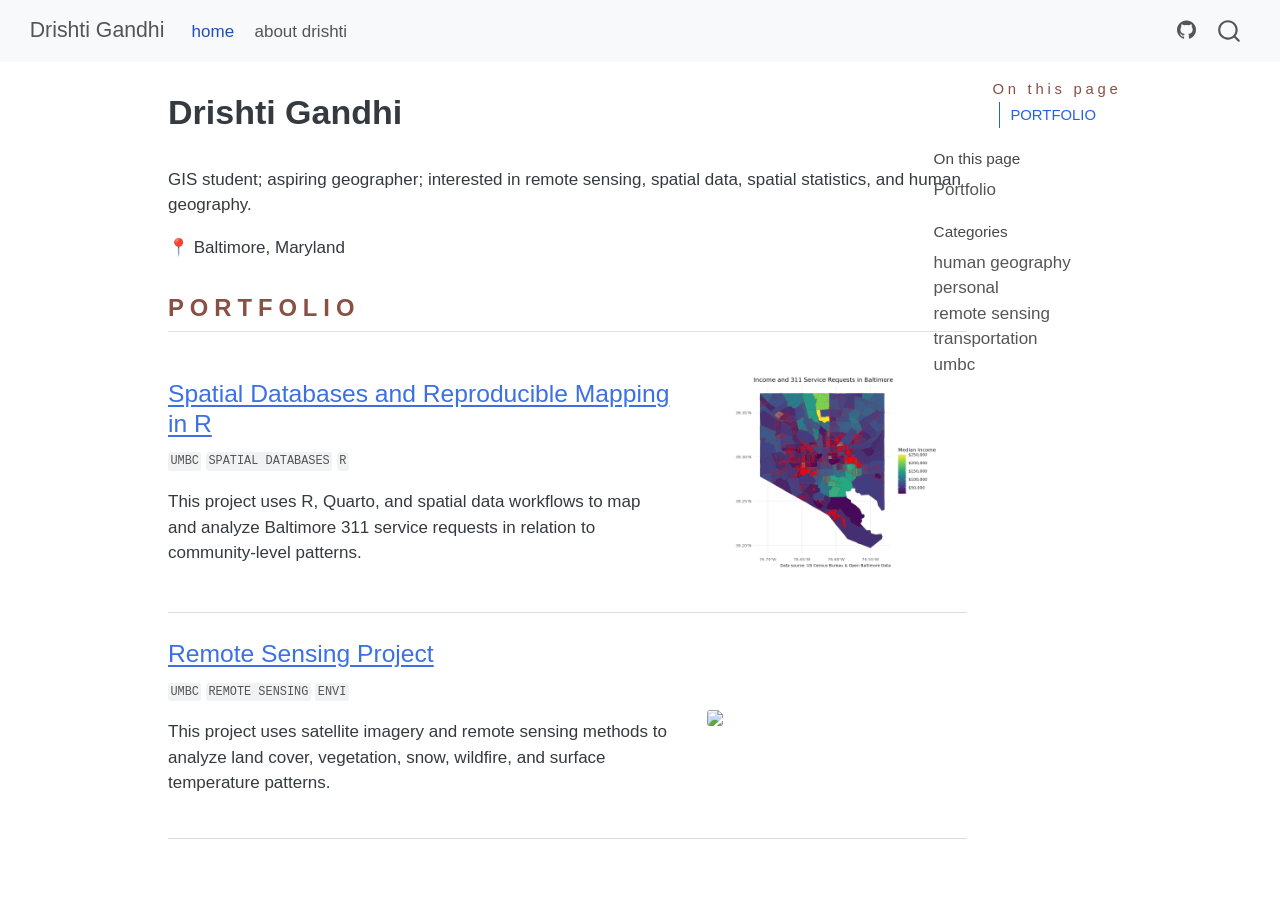
==== commit 305e9d11: "Built site for gh-pages" ====
--- a/index.html
+++ b/index.html
@@ -2,7 +2,7 @@
 <html xmlns="http://www.w3.org/1999/xhtml" lang="en" xml:lang="en"><head>
 
 <meta charset="utf-8">
-<meta name="generator" content="quarto-1.9.38">
+<meta name="generator" content="quarto-1.10.18">
 
 <meta name="viewport" content="width=device-width, initial-scale=1.0, user-scalable=yes">
 
@@ -12,10 +12,13 @@
 /* Default styles provided by pandoc.
 ** See https://pandoc.org/MANUAL.html#variables-for-html for config info.
 */
-code{white-space: pre-wrap;}
 span.smallcaps{font-variant: small-caps;}
-div.columns{display: flex; gap: min(4vw, 1.5em);}
-div.column{flex: auto; overflow-x: auto;}
+div.columns{display: flex; gap: 1.5em;}
+div.column{flex: auto;}
+@media screen {
+div.columns{gap: min(4vw, 1.5em);}
+div.column{overflow-x: auto;}
+}
 div.hanging-indent{margin-left: 1.5em; text-indent: -1.5em;}
 ul.task-list{list-style: none;}
 ul.task-list li input[type="checkbox"] {
@@ -39,10 +42,10 @@
 <script src="site_libs/quarto-html/tippy.umd.min.js"></script>
 <script src="site_libs/quarto-html/anchor.min.js"></script>
 <link href="site_libs/quarto-html/tippy.css" rel="stylesheet">
-<link href="site_libs/quarto-html/quarto-syntax-highlighting-15634bcf2e68342d4ad2dfa704d543f6.css" rel="stylesheet" id="quarto-text-highlighting-styles">
+<link href="site_libs/quarto-html/quarto-syntax-highlighting-64a204ab8560d761af7679ceaba22944.css" rel="stylesheet" id="quarto-text-highlighting-styles">
 <script src="site_libs/bootstrap/bootstrap.min.js"></script>
 <link href="site_libs/bootstrap/bootstrap-icons.css" rel="stylesheet">
-<link href="site_libs/bootstrap/bootstrap-bba5ebae505b5c03f3f0d8040a416a6b.min.css" rel="stylesheet" append-hash="true" id="quarto-bootstrap" data-mode="light">
+<link href="site_libs/bootstrap/bootstrap-6ac2aec46ad7f46b16024ee4409aa65c.min.css" rel="stylesheet" append-hash="true" id="quarto-bootstrap" data-mode="light">
 <script id="quarto-search-options" type="application/json">{
   "location": "navbar",
   "copy-button": false,
--- a/site_libs/quarto-html/quarto-syntax-highlighting-64a204ab8560d761af7679ceaba22944.css
+++ b/site_libs/quarto-html/quarto-syntax-highlighting-64a204ab8560d761af7679ceaba22944.css
@@ -0,0 +1,236 @@
+/* quarto syntax highlight colors */
+:root {
+  --quarto-hl-ot-color: #003B4F;
+  --quarto-hl-at-color: #657422;
+  --quarto-hl-ss-color: #20794D;
+  --quarto-hl-an-color: #5E5E5E;
+  --quarto-hl-fu-color: #4758AB;
+  --quarto-hl-st-color: #20794D;
+  --quarto-hl-cf-color: #003B4F;
+  --quarto-hl-op-color: #5E5E5E;
+  --quarto-hl-er-color: #AD0000;
+  --quarto-hl-bn-color: #AD0000;
+  --quarto-hl-al-color: #AD0000;
+  --quarto-hl-va-color: #111111;
+  --quarto-hl-bu-color: inherit;
+  --quarto-hl-ex-color: inherit;
+  --quarto-hl-pp-color: #AD0000;
+  --quarto-hl-in-color: #5E5E5E;
+  --quarto-hl-vs-color: #20794D;
+  --quarto-hl-wa-color: #5E5E5E;
+  --quarto-hl-do-color: #5E5E5E;
+  --quarto-hl-im-color: #00769E;
+  --quarto-hl-ch-color: #20794D;
+  --quarto-hl-dt-color: #AD0000;
+  --quarto-hl-fl-color: #AD0000;
+  --quarto-hl-co-color: #5E5E5E;
+  --quarto-hl-cv-color: #5E5E5E;
+  --quarto-hl-cn-color: #8f5902;
+  --quarto-hl-sc-color: #5E5E5E;
+  --quarto-hl-dv-color: #AD0000;
+  --quarto-hl-kw-color: #003B4F;
+}
+
+/* other quarto variables */
+:root {
+  --quarto-font-monospace: SFMono-Regular, Menlo, Monaco, Consolas, "Liberation Mono", "Courier New", monospace;
+}
+
+/* syntax highlight based on Pandoc's rules */
+pre > code.sourceCode > span {
+  color: #003B4F;
+}
+
+code.sourceCode > span {
+  color: #003B4F;
+}
+
+div.sourceCode,
+div.sourceCode pre.sourceCode {
+  color: #003B4F;
+}
+
+/* Normal */
+code span {
+  color: #003B4F;
+}
+
+/* Alert */
+code span.al {
+  color: #AD0000;
+  font-style: inherit;
+}
+
+/* Annotation */
+code span.an {
+  color: #5E5E5E;
+  font-style: inherit;
+}
+
+/* Attribute */
+code span.at {
+  color: #657422;
+  font-style: inherit;
+}
+
+/* BaseN */
+code span.bn {
+  color: #AD0000;
+  font-style: inherit;
+}
+
+/* BuiltIn */
+code span.bu {
+  font-style: inherit;
+}
+
+/* ControlFlow */
+code span.cf {
+  color: #003B4F;
+  font-weight: bold;
+  font-style: inherit;
+}
+
+/* Char */
+code span.ch {
+  color: #20794D;
+  font-style: inherit;
+}
+
+/* Constant */
+code span.cn {
+  color: #8f5902;
+  font-style: inherit;
+}
+
+/* Comment */
+code span.co {
+  color: #5E5E5E;
+  font-style: inherit;
+}
+
+/* CommentVar */
+code span.cv {
+  color: #5E5E5E;
+  font-style: italic;
+}
+
+/* Documentation */
+code span.do {
+  color: #5E5E5E;
+  font-style: italic;
+}
+
+/* DataType */
+code span.dt {
+  color: #AD0000;
+  font-style: inherit;
+}
+
+/* DecVal */
+code span.dv {
+  color: #AD0000;
+  font-style: inherit;
+}
+
+/* Error */
+code span.er {
+  color: #AD0000;
+  font-style: inherit;
+}
+
+/* Extension */
+code span.ex {
+  font-style: inherit;
+}
+
+/* Float */
+code span.fl {
+  color: #AD0000;
+  font-style: inherit;
+}
+
+/* Function */
+code span.fu {
+  color: #4758AB;
+  font-style: inherit;
+}
+
+/* Import */
+code span.im {
+  color: #00769E;
+  font-style: inherit;
+}
+
+/* Information */
+code span.in {
+  color: #5E5E5E;
+  font-style: inherit;
+}
+
+/* Keyword */
+code span.kw {
+  color: #003B4F;
+  font-weight: bold;
+  font-style: inherit;
+}
+
+/* Operator */
+code span.op {
+  color: #5E5E5E;
+  font-style: inherit;
+}
+
+/* Other */
+code span.ot {
+  color: #003B4F;
+  font-style: inherit;
+}
+
+/* Preprocessor */
+code span.pp {
+  color: #AD0000;
+  font-style: inherit;
+}
+
+/* SpecialChar */
+code span.sc {
+  color: #5E5E5E;
+  font-style: inherit;
+}
+
+/* SpecialString */
+code span.ss {
+  color: #20794D;
+  font-style: inherit;
+}
+
+/* String */
+code span.st {
+  color: #20794D;
+  font-style: inherit;
+}
+
+/* Variable */
+code span.va {
+  color: #111111;
+  font-style: inherit;
+}
+
+/* VerbatimString */
+code span.vs {
+  color: #20794D;
+  font-style: inherit;
+}
+
+/* Warning */
+code span.wa {
+  color: #5E5E5E;
+  font-style: italic;
+}
+
+.prevent-inlining {
+  content: "</";
+}
+
+/*# sourceMappingURL=9d8d5bb603a83b8298b89080a598c93b.css.map */
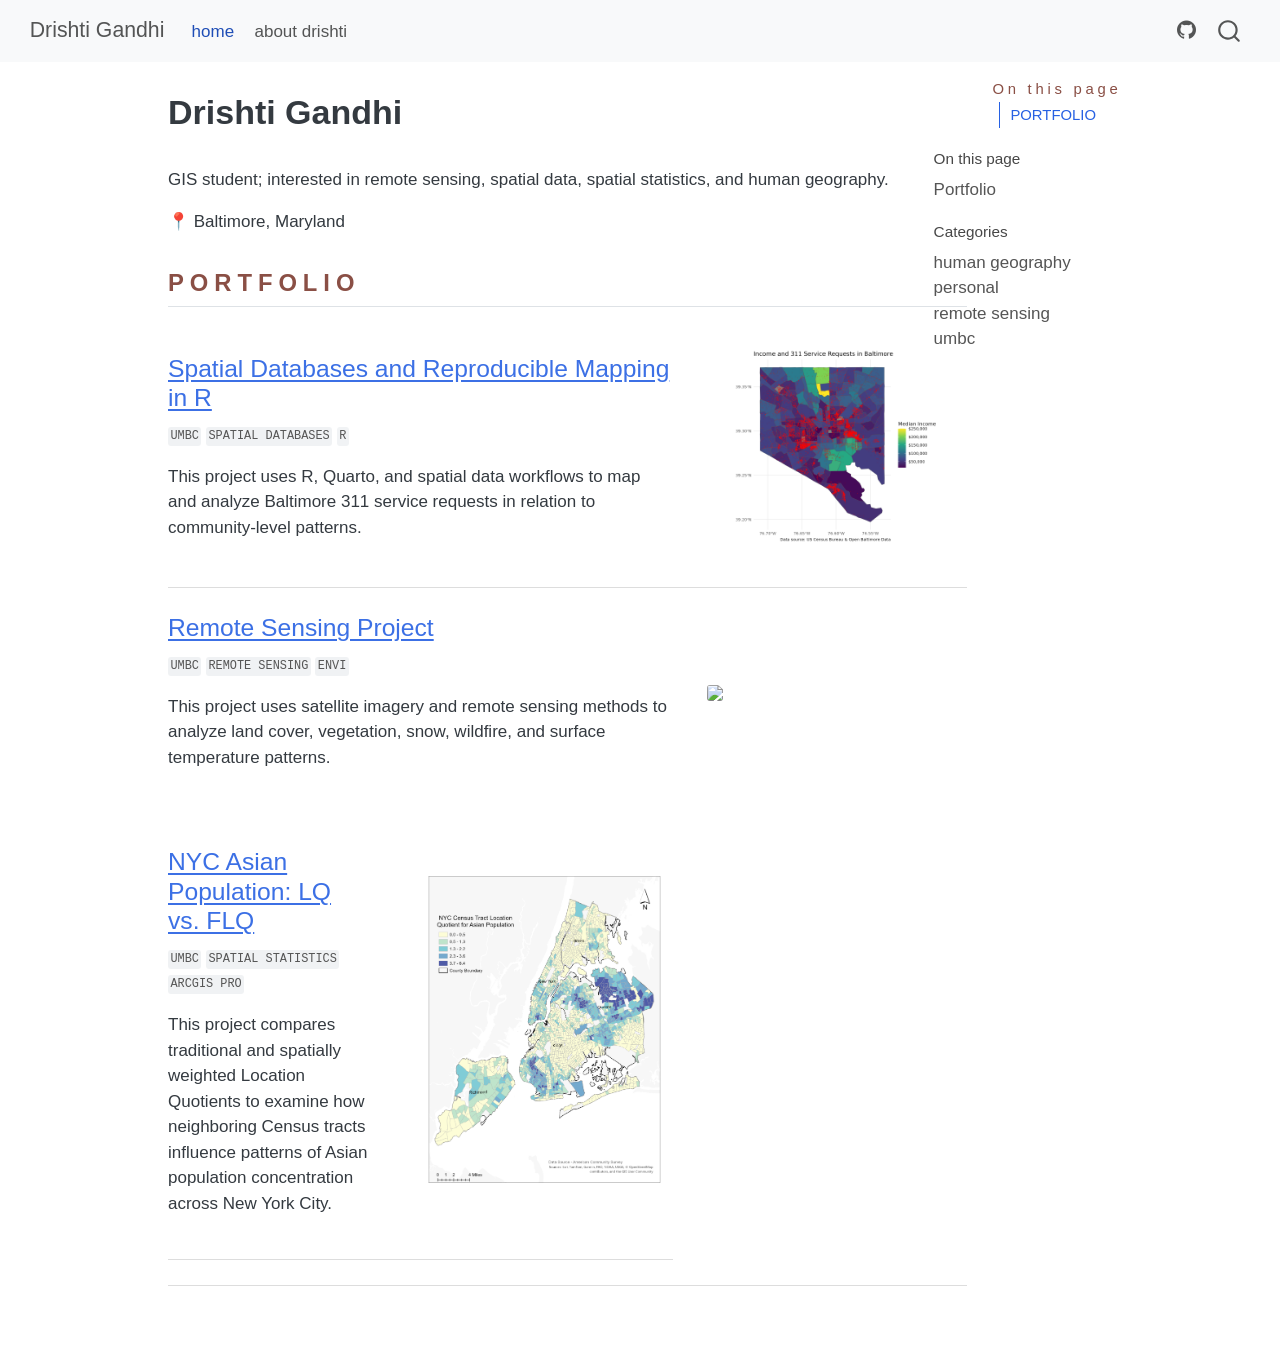
==== commit a0481234: "Built site for gh-pages" ====
--- a/index.html
+++ b/index.html
@@ -153,7 +153,7 @@
 
 
 <div class="intro">
-<p>GIS student; aspiring geographer; interested in remote sensing, spatial data, spatial statistics, and human geography.</p>
+<p>GIS student; interested in remote sensing, spatial data, spatial statistics, and human geography.</p>
 <p>📍 Baltimore, Maryland</p>
 </div>
 <section id="portfolio" class="level2">
@@ -177,6 +177,16 @@
 <div class="project-image">
 <p><img src="images/remote-sensing.png" class="img-fluid"></p>
 </div>
+<div class="project">
+<section id="nyc-asian-population-lq-vs.-flq" class="level3 project-text">
+<h3 class="anchored" data-anchor-id="nyc-asian-population-lq-vs.-flq"><a href="./nyc-lq-flq.html">NYC Asian Population: LQ vs.&nbsp;FLQ</a></h3>
+<p><code>UMBC</code> <code>SPATIAL STATISTICS</code> <code>ARCGIS PRO</code></p>
+<p>This project compares traditional and spatially weighted Location Quotients to examine how neighboring Census tracts influence patterns of Asian population concentration across New York City.</p>
+</section>
+<div class="project-image">
+<p><a href="./nyc-lq-flq.html"><img src="images/nyc-lq-flq-maps/lq-map.png" class="project-thumbnail img-fluid" alt="Location Quotient map of Asian population concentration across New York City Census tracts"></a></p>
+</div>
+</div>
 <div class="sidebar-box">
 <section id="on-this-page" class="level3">
 <h3 class="anchored" data-anchor-id="on-this-page">On this page</h3>
@@ -187,7 +197,6 @@
 <p>human geography<br>
 personal<br>
 remote sensing<br>
-transportation<br>
 umbc</p>
 </section>
 </div>
